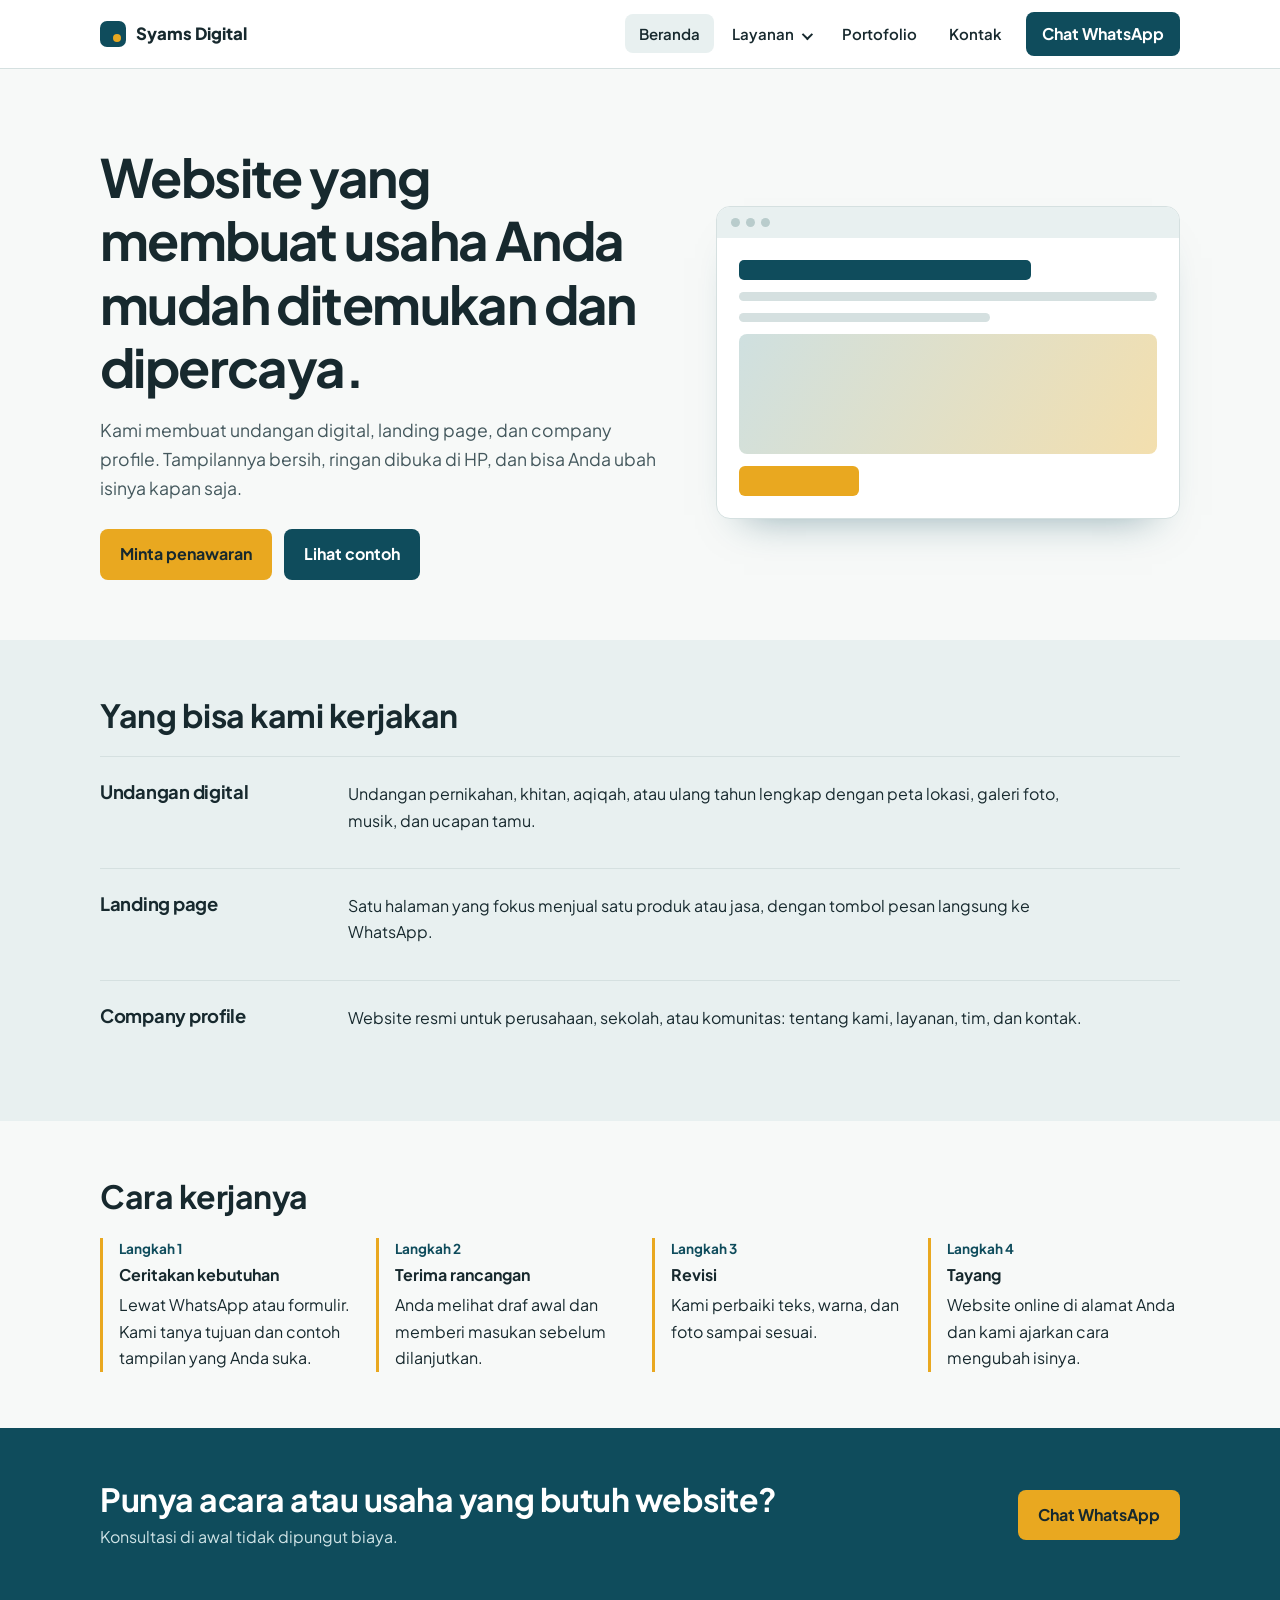
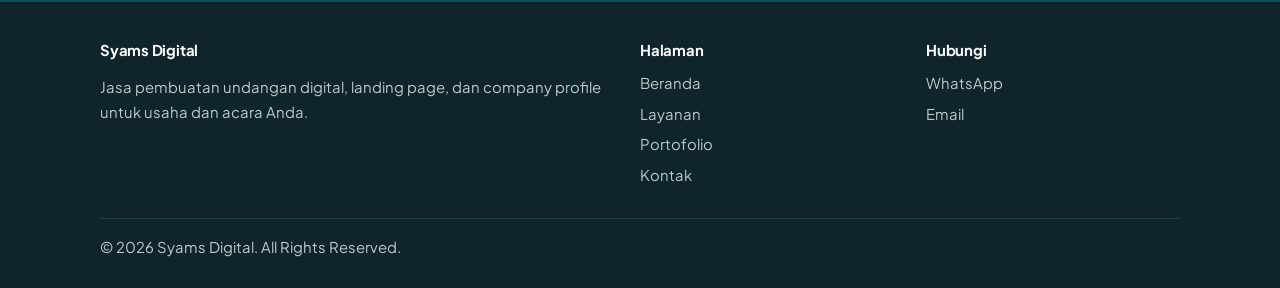
==== index.html @ d58bc799 "Add files via upload" ====
<!doctype html>
<html lang="id"><head>
<meta charset="utf-8">
<meta name="viewport" content="width=device-width,initial-scale=1">
<title>Syams Digital | Jasa Pembuatan Website, Undangan Digital & Company Profile</title>
<meta name="description" content="Jasa pembuatan undangan digital, landing page, dan company profile yang rapi, cepat dibuka, dan mudah dipakai.">
<link rel="canonical" href="https://syamsdigital.my.id/">
<link rel="preconnect" href="https://fonts.googleapis.com"><link rel="preconnect" href="https://fonts.gstatic.com" crossorigin>
<link href="https://fonts.googleapis.com/css2?family=Plus+Jakarta+Sans:wght@400;500;600;700;800&display=swap" rel="stylesheet">
<link rel="stylesheet" href="style.css">
</head><body>
<div id="hdr"></div>
<main>
<section class="hero"><div class="wrap">
  <div>
    <h1>Website yang membuat usaha Anda mudah ditemukan dan dipercaya.</h1>
    <p class="lead">Kami membuat undangan digital, landing page, dan company profile. Tampilannya bersih, ringan dibuka di HP, dan bisa Anda ubah isinya kapan saja.</p>
    <div class="actions"><a class="btn alt" href="kontak.html">Minta penawaran</a><a class="btn" href="portofolio.html">Lihat contoh</a></div>
  </div>
  <div class="mock" aria-hidden="true"><div class="top"><b></b><b></b><b></b></div>
    <div class="body"><div class="t"></div><div class="l"></div><div class="l s"></div><div class="pic"></div><div class="b"></div></div></div>
</div></section>

<section class="sec tint"><div class="wrap">
  <h2>Yang bisa kami kerjakan</h2>
  <div class="row"><h3>Undangan digital</h3><p>Undangan pernikahan, khitan, aqiqah, atau ulang tahun lengkap dengan peta lokasi, galeri foto, musik, dan ucapan tamu.</p></div>
  <div class="row"><h3>Landing page</h3><p>Satu halaman yang fokus menjual satu produk atau jasa, dengan tombol pesan langsung ke WhatsApp.</p></div>
  <div class="row"><h3>Company profile</h3><p>Website resmi untuk perusahaan, sekolah, atau komunitas: tentang kami, layanan, tim, dan kontak.</p></div>
</div></section>

<section class="sec"><div class="wrap">
  <h2>Cara kerjanya</h2>
  <ol class="steps">
    <li><b>Ceritakan kebutuhan</b>Lewat WhatsApp atau formulir. Kami tanya tujuan dan contoh tampilan yang Anda suka.</li>
    <li><b>Terima rancangan</b>Anda melihat draf awal dan memberi masukan sebelum dilanjutkan.</li>
    <li><b>Revisi</b>Kami perbaiki teks, warna, dan foto sampai sesuai.</li>
    <li><b>Tayang</b>Website online di alamat Anda dan kami ajarkan cara mengubah isinya.</li>
  </ol>
</div></section>

<section class="band"><div class="wrap">
  <div><h2>Punya acara atau usaha yang butuh website?</h2><p>Konsultasi di awal tidak dipungut biaya.</p></div>
  <a class="btn alt" data-wa href="#">Chat WhatsApp</a>
</div></section>
</main>
<div id="ftr"></div>
<script src="script.js" defer></script>
</body></html>
---- style.css ----
:root{--ink:#17292e;--teal:#0f4c5c;--mist:#e8f0f0;--paper:#f7f9f8;--sun:#e9a820;--line:#d5e0e0;--r:10px}
*{box-sizing:border-box}
html{scroll-behavior:smooth}
body{margin:0;font:16px/1.65 "Plus Jakarta Sans",system-ui,-apple-system,"Segoe UI",sans-serif;color:var(--ink);background:var(--paper)}
a{color:inherit}
:focus-visible{outline:3px solid var(--sun);outline-offset:2px}
.wrap{max-width:1120px;margin:0 auto;padding:0 20px}
h1,h2,h3,h4{line-height:1.2;letter-spacing:-.015em}

/* header + mega menu */
header.site{position:sticky;top:0;z-index:50;background:#fff;border-bottom:1px solid var(--line)}
.bar{display:flex;align-items:center;justify-content:space-between;height:68px}
.logo{display:flex;align-items:center;gap:10px;font-weight:800;text-decoration:none;font-size:1.05rem}
.logo i{width:26px;height:26px;border-radius:7px;background:var(--teal);position:relative}
.logo i::after{content:"";position:absolute;right:5px;bottom:5px;width:8px;height:8px;border-radius:50%;background:var(--sun)}
nav ul{list-style:none;margin:0;padding:0;display:flex;gap:4px;align-items:center}
nav a,nav button.m{font:inherit;font-weight:600;font-size:15px;color:var(--ink);background:none;border:0;padding:10px 14px;border-radius:8px;cursor:pointer;text-decoration:none}
nav a:hover,nav button.m:hover,nav a.on{background:var(--mist)}
.btn{display:inline-block;background:var(--teal);color:#fff!important;padding:12px 20px;border-radius:8px;font-weight:700;text-decoration:none;border:0;font:inherit;font-weight:700;cursor:pointer}
.btn:hover,nav a.btn:hover{background:#0b3a47}
.btn.alt{background:var(--sun);color:var(--ink)!important}
.btn.alt:hover{background:#d49915}
nav a.btn{padding:9px 16px;margin-left:6px}
nav li.has>button::after{content:"";display:inline-block;width:6px;height:6px;border:solid currentColor;border-width:0 2px 2px 0;transform:rotate(45deg) translateY(-2px);margin-left:8px}
.mega{display:none;position:absolute;left:0;right:0;top:100%;background:#fff;border-bottom:1px solid var(--line);box-shadow:0 14px 24px -18px rgba(15,76,92,.35)}
.mega .grid{display:grid;grid-template-columns:repeat(auto-fit,minmax(170px,1fr));gap:28px;padding:26px 20px}
.mega h4{margin:0 0 6px;font-size:.85rem;color:var(--teal)}
.mega a:not(.btn){display:block;padding:5px 0;font-weight:500;background:none!important}
.mega a:not(.btn):hover{color:var(--teal);text-decoration:underline}
.mega small{display:block;color:#5d7176;font-size:.82rem;line-height:1.4;margin-top:-2px;padding-bottom:4px}
.mega aside{background:var(--mist);border-radius:var(--r);padding:18px}
.mega aside p{margin:0 0 12px;font-size:.92rem}
.burger{display:none;background:none;border:1px solid var(--line);border-radius:8px;width:44px;height:40px;cursor:pointer}
.burger span,.burger span::before,.burger span::after{display:block;width:18px;height:2px;background:var(--ink);margin:auto;position:relative}
.burger span::before,.burger span::after{content:"";position:absolute;left:0}
.burger span::before{top:-6px}.burger span::after{top:6px}
@media(min-width:760px){
  nav li.has:hover .mega,nav li.has:focus-within .mega,nav li.has.open .mega{display:block}
}
@media(max-width:759px){
  .burger{display:block}
  nav{display:none;position:absolute;top:100%;left:0;right:0;background:#fff;border-bottom:1px solid var(--line);box-shadow:0 18px 24px -16px rgba(15,76,92,.3);max-height:calc(100vh - 68px);max-height:calc(100dvh - 68px);overflow:auto;padding:6px 20px 22px}
  nav.open{display:block}
  nav ul{flex-direction:column;align-items:stretch;gap:0}
  nav a,nav button.m{display:block;width:100%;text-align:left;font-size:17px;padding:16px 4px;border-radius:0;border-bottom:1px solid var(--line)}
  nav a:hover,nav button.m:hover{background:none}
  nav a.on{background:none;color:var(--teal);font-weight:800}
  nav ul>li>a.btn{margin:18px 0 0;text-align:center;border:0;border-radius:10px;padding:14px 16px;font-size:16px}
  nav li.has>button{display:flex;justify-content:space-between;align-items:center}
  nav li.has>button::after{margin-right:4px}
  nav li.has.open>button::after{transform:rotate(-135deg) translateY(-2px)}
  .mega{position:static;box-shadow:none;border:0}
  nav li.has.open .mega{display:block}
  .mega .grid{grid-template-columns:1fr;gap:0;padding:4px 0 8px 16px;margin:6px 0 10px 4px;border-left:3px solid var(--sun)}
  .mega h4{margin:12px 0 2px}
  .mega a:not(.btn){padding:9px 0;border:0;font-size:16px}
  .mega aside{margin-top:14px}
  .mega aside .btn{margin:0;width:auto}
}

/* content */
.hero{padding:76px 0 60px}
.hero .wrap{display:grid;grid-template-columns:1.1fr .9fr;gap:48px;align-items:center}
h1{font-size:clamp(2rem,4.6vw,3.3rem);letter-spacing:-.03em;margin:0 0 18px}
.lead{font-size:1.1rem;color:#44585d;max-width:52ch;margin:0 0 26px}
.actions{display:flex;gap:12px;flex-wrap:wrap}
.mock{background:#fff;border:1px solid var(--line);border-radius:14px;box-shadow:0 24px 40px -28px rgba(15,76,92,.5);overflow:hidden}
.mock .top{display:flex;gap:6px;padding:11px 14px;background:var(--mist)}
.mock .top b{width:9px;height:9px;border-radius:50%;background:#b9cccc}
.mock .body{padding:22px;display:grid;gap:12px}
.mock .t{height:20px;width:70%;background:var(--teal);border-radius:5px}
.mock .l{height:9px;background:var(--line);border-radius:5px}
.mock .l.s{width:60%}
.mock .pic{height:120px;border-radius:8px;background:linear-gradient(120deg,#cfe0e0,#f3dfae)}
.mock .b{height:30px;width:120px;background:var(--sun);border-radius:6px}
.sec{padding:56px 0}
.sec.tint{background:var(--mist)}
h2{font-size:clamp(1.5rem,3vw,2rem);margin:0 0 22px}
.row{display:grid;grid-template-columns:220px 1fr;gap:28px;padding:24px 0;border-top:1px solid var(--line)}
.row h3{margin:0;font-size:1.15rem}
.row p{margin:0 0 10px;max-width:62ch}
.row ul{margin:0;padding-left:1.1em}
.row li{margin:3px 0}
.steps{counter-reset:s;list-style:none;margin:0;padding:0;display:grid;grid-template-columns:repeat(auto-fit,minmax(220px,1fr));gap:24px}
.steps li{counter-increment:s;border-left:3px solid var(--sun);padding-left:16px}
.steps li::before{content:"Langkah " counter(s);display:block;font-size:.85rem;color:var(--teal);font-weight:700}
.steps b{display:block;margin:2px 0 4px}
.band{background:var(--teal);color:#fff;padding:52px 0}
.band .wrap{display:flex;justify-content:space-between;align-items:center;gap:24px;flex-wrap:wrap}
.band h2{margin:0 0 6px;color:#fff}.band p{margin:0;color:#cfe3e6}
.grid3{display:grid;grid-template-columns:repeat(auto-fit,minmax(270px,1fr));gap:26px}
.thumb{height:190px;border-radius:12px;margin-bottom:12px;padding:18px;display:flex;flex-direction:column;justify-content:flex-end;color:#fff;font-weight:700}
.t1{background:#8a5a44}.t2{background:#0f4c5c}.t3{background:#3d5a80}
.item h3{margin:0 0 4px;font-size:1.05rem}.item p{margin:0;color:#44585d;font-size:.95rem}
.two{display:grid;grid-template-columns:1fr 1fr;gap:48px}
form{display:grid;gap:14px}
label{font-weight:600;font-size:.92rem;display:grid;gap:6px}
input,select,textarea{font:inherit;padding:12px;border:1px solid #b9cccc;border-radius:8px;background:#fff;color:var(--ink)}
textarea{min-height:120px;resize:vertical}
details{border-top:1px solid var(--line);padding:14px 0}
summary{cursor:pointer;font-weight:600}
details p{margin:8px 0 0;color:#44585d}
footer.site{background:#10252b;color:#b9cccc;padding:40px 0 28px;font-size:.93rem}
footer .cols{display:grid;grid-template-columns:2fr 1fr 1fr;gap:32px}
footer h4{color:#fff;margin:0 0 8px}
footer a{display:block;text-decoration:none;padding:3px 0}
footer a:hover{color:#fff;text-decoration:underline}
footer .copy{margin-top:28px;padding-top:16px;border-top:1px solid #24414a}
@media(max-width:759px){
  .hero{padding:44px 0 36px}.hero .wrap,.two,footer .cols{grid-template-columns:1fr}
  .hero .wrap{gap:32px}.row{grid-template-columns:1fr;gap:8px}.two{gap:32px}
}
@media(prefers-reduced-motion:reduce){html{scroll-behavior:auto}}

/* portofolio */
.chips{display:flex;flex-wrap:wrap;gap:8px;margin:0 0 30px}
.chips button{font:inherit;font-weight:600;font-size:14px;padding:9px 16px;border:1px solid #b9cccc;background:#fff;border-radius:99px;cursor:pointer;color:var(--ink)}
.chips button:hover{border-color:var(--teal)}
.chips button[aria-pressed=true]{background:var(--teal);border-color:var(--teal);color:#fff}
.chips span{opacity:.65;margin-left:4px;font-weight:500}
.card[hidden]{display:none}
.card h3{margin:0 0 2px;font-size:1.05rem}
.card .meta{font-size:.85rem;color:var(--teal);font-weight:600;margin:0 0 6px}
.card p{margin:0 0 8px;color:#44585d;font-size:.95rem}
.card a{font-weight:700;font-size:.92rem;color:var(--teal)}
.th{position:relative;aspect-ratio:4/3;border-radius:12px;background:linear-gradient(135deg,var(--a),var(--b));display:grid;place-items:center;overflow:hidden;margin-bottom:14px}
.th .tag{position:absolute;top:10px;left:10px;background:rgba(255,255,255,.92);font-size:12px;font-weight:700;padding:3px 10px;border-radius:99px}
.ph{width:92px;height:152px;background:#fff;border-radius:16px;border:4px solid var(--ink);padding:14px 9px;display:grid;gap:7px;align-content:start;justify-items:center;box-shadow:0 16px 24px -12px rgba(0,0,0,.4)}
.ph .c{width:46px;height:46px;border-radius:50%;background:var(--a)}
.ph .l{height:5px;width:82%;background:var(--line);border-radius:3px}
.ph .l.s{width:50%}
.ph .bt{height:13px;width:62%;border-radius:7px;background:var(--a);margin-top:6px}
.bw{width:78%;background:#fff;border-radius:8px;box-shadow:0 16px 24px -12px rgba(0,0,0,.4);overflow:hidden}
.bw .tp{height:13px;background:var(--mist)}
.bw .hr{height:58px;background:var(--a)}
.bw .cl{display:grid;grid-template-columns:repeat(3,1fr);gap:6px;padding:9px}
.bw .cl i{height:28px;background:var(--line);border-radius:4px}
.sg{display:grid;grid-template-columns:repeat(3,40px);gap:5px}
.sg i{height:40px;border-radius:5px;background:#fff}
.sg i:nth-child(odd){background:var(--ink);opacity:.8}
.sg i:nth-child(5){background:var(--sun);opacity:1}
.cu{font:800 2.4rem/1 ui-monospace,Menlo,Consolas,monospace;color:#fff;background:rgba(15,40,46,.55);padding:16px 22px;border-radius:12px}

/* halaman layanan */
nav button.m.on{background:var(--mist)}
.crumb{font-size:.9rem;color:#5d7176;margin:0 0 14px}
.crumb a{color:var(--teal);text-decoration:none;font-weight:600}
.pills{display:flex;flex-wrap:wrap;gap:8px;margin-top:14px}
.pills a{font-weight:600;font-size:14px;padding:7px 14px;border:1px solid #b9cccc;border-radius:99px;text-decoration:none;background:#fff}
.pills a:hover{border-color:var(--teal);color:var(--teal)}
.demo{display:flex;gap:36px;justify-content:center;flex-wrap:wrap;align-items:flex-start}
.phone{width:300px;background:#fff;border:6px solid var(--ink);border-radius:30px;overflow:hidden;box-shadow:0 26px 40px -26px rgba(0,0,0,.5);text-align:center}
.phone .cv{padding:44px 20px 30px;background:linear-gradient(160deg,var(--a),var(--b))}
.phone .cv small{display:block;font-size:.8rem;margin-bottom:10px}
.phone .cv h3{font:400 2rem/1.15 Georgia,"Times New Roman",serif;margin:0 0 6px}
.phone .cv p{margin:0}
.cd{display:flex;gap:6px;justify-content:center;margin-top:18px}
.cd span{background:rgba(255,255,255,.78);border-radius:8px;padding:6px 0;width:54px;font-size:.72rem}
.cd strong{display:block;font-size:1.15rem}
.phone .bx{padding:16px 20px;border-top:1px solid var(--line);font-size:.9rem}
.phone .bx b{display:block;color:var(--teal)}
.phone .pb,.pr .pb{display:inline-block;margin:4px 3px 18px;padding:8px 15px;border-radius:99px;background:var(--ink);color:#fff;font-size:.82rem;font-weight:700;text-decoration:none}
.bfr{width:100%;max-width:860px;background:#fff;border:1px solid var(--line);border-radius:14px;overflow:hidden;box-shadow:0 24px 40px -28px rgba(15,76,92,.5)}
.bfr.sm{max-width:400px}
.bfr .top{display:flex;align-items:center;gap:6px;padding:11px 14px;background:var(--mist)}
.bfr .top b{width:9px;height:9px;border-radius:50%;background:#b9cccc}
.bfr .url{margin-left:10px;font-size:12px;color:#5d7176}
.bfr .mn{display:flex;justify-content:space-between;gap:12px;flex-wrap:wrap;padding:14px 24px;border-bottom:1px solid var(--line);font-weight:800;font-size:.92rem}
.bfr .mn span{font-weight:500;margin-left:14px}
.bfr .hr2{padding:46px 28px;background:var(--a);color:#fff}
.bfr .hr2 h3{font-size:clamp(1.4rem,3vw,2rem);margin:0 0 8px}
.bfr .hr2 p{margin:0 0 18px;max-width:46ch;opacity:.92}
.bfr .hr2 i{display:inline-block;background:var(--sun);color:var(--ink);font-style:normal;font-weight:700;padding:9px 16px;border-radius:8px}
.bfr .cols{display:grid;grid-template-columns:repeat(auto-fit,minmax(150px,1fr));gap:16px;padding:24px 28px}
.bfr .cols div{border-top:3px solid var(--line);padding-top:10px;font-size:.92rem}
.bfr .cols b{display:block}
.pr{border:1px solid var(--line);border-radius:10px;overflow:hidden;text-align:center;font-size:.9rem}
.pr .im{height:84px;background:var(--c)}
.pr .nm{padding:10px 8px 0;font-weight:600}
.bad,.good{display:grid;gap:5px;padding:12px}
.bad i{height:22px;background:#e0b3b3}.bad i:nth-child(2){background:#b3d6b3;height:44px}.bad i:nth-child(3){background:#e8e08a}.bad i:nth-child(4){background:#b9b3e0;height:30px}.bad i:nth-child(5){background:#e0b3b3}
.good .g1{height:70px;background:var(--teal);border-radius:6px}
.good .g2{display:grid;grid-template-columns:repeat(3,1fr);gap:5px}.good .g2 i{height:44px;background:var(--line);border-radius:5px}
.cap{text-align:center;font-weight:700;margin:10px 0 0}
.pk{border:1px solid var(--line);border-radius:12px;padding:20px;background:#fff}
.pk h3{margin:0 0 4px;font-size:1.1rem}.pk p{margin:0 0 10px;color:#5d7176;font-size:.9rem}.pk ul{margin:0;padding-left:1.1em}.pk li{margin:4px 0;font-size:.95rem}
@media(max-width:759px){nav button.m.on{background:none;color:var(--teal);font-weight:800}}

/* thumbnail custom */
.cert{width:76%;aspect-ratio:1.414;background:#fff;border:4px double var(--sun);border-radius:4px;display:grid;justify-items:center;align-content:center;gap:7px;box-shadow:0 16px 24px -12px rgba(0,0,0,.4)}
.cert .t{height:9px;width:50%;background:var(--ink);border-radius:3px}
.cert .l{height:6px;width:66%;background:var(--line);border-radius:3px}
.cert .s{width:24px;height:24px;border-radius:50%;background:var(--sun);margin-top:4px}
.cvm{width:112px;height:156px;background:#fff;border-radius:6px;display:grid;grid-template-columns:34% 1fr;overflow:hidden;box-shadow:0 16px 24px -12px rgba(0,0,0,.4)}
.cvm .sd{background:var(--teal);display:grid;justify-items:center;align-content:start;padding-top:14px;gap:7px}
.cvm .sd i{width:24px;height:24px;border-radius:50%;background:#fff}
.cvm .sd b{height:4px;width:68%;background:rgba(255,255,255,.6);border-radius:2px}
.cvm .mn2{padding:14px 9px;display:grid;gap:7px;align-content:start}
.cvm .mn2 i{height:5px;background:var(--line);border-radius:3px}
.cvm .mn2 i:first-child{background:var(--ink);width:62%}
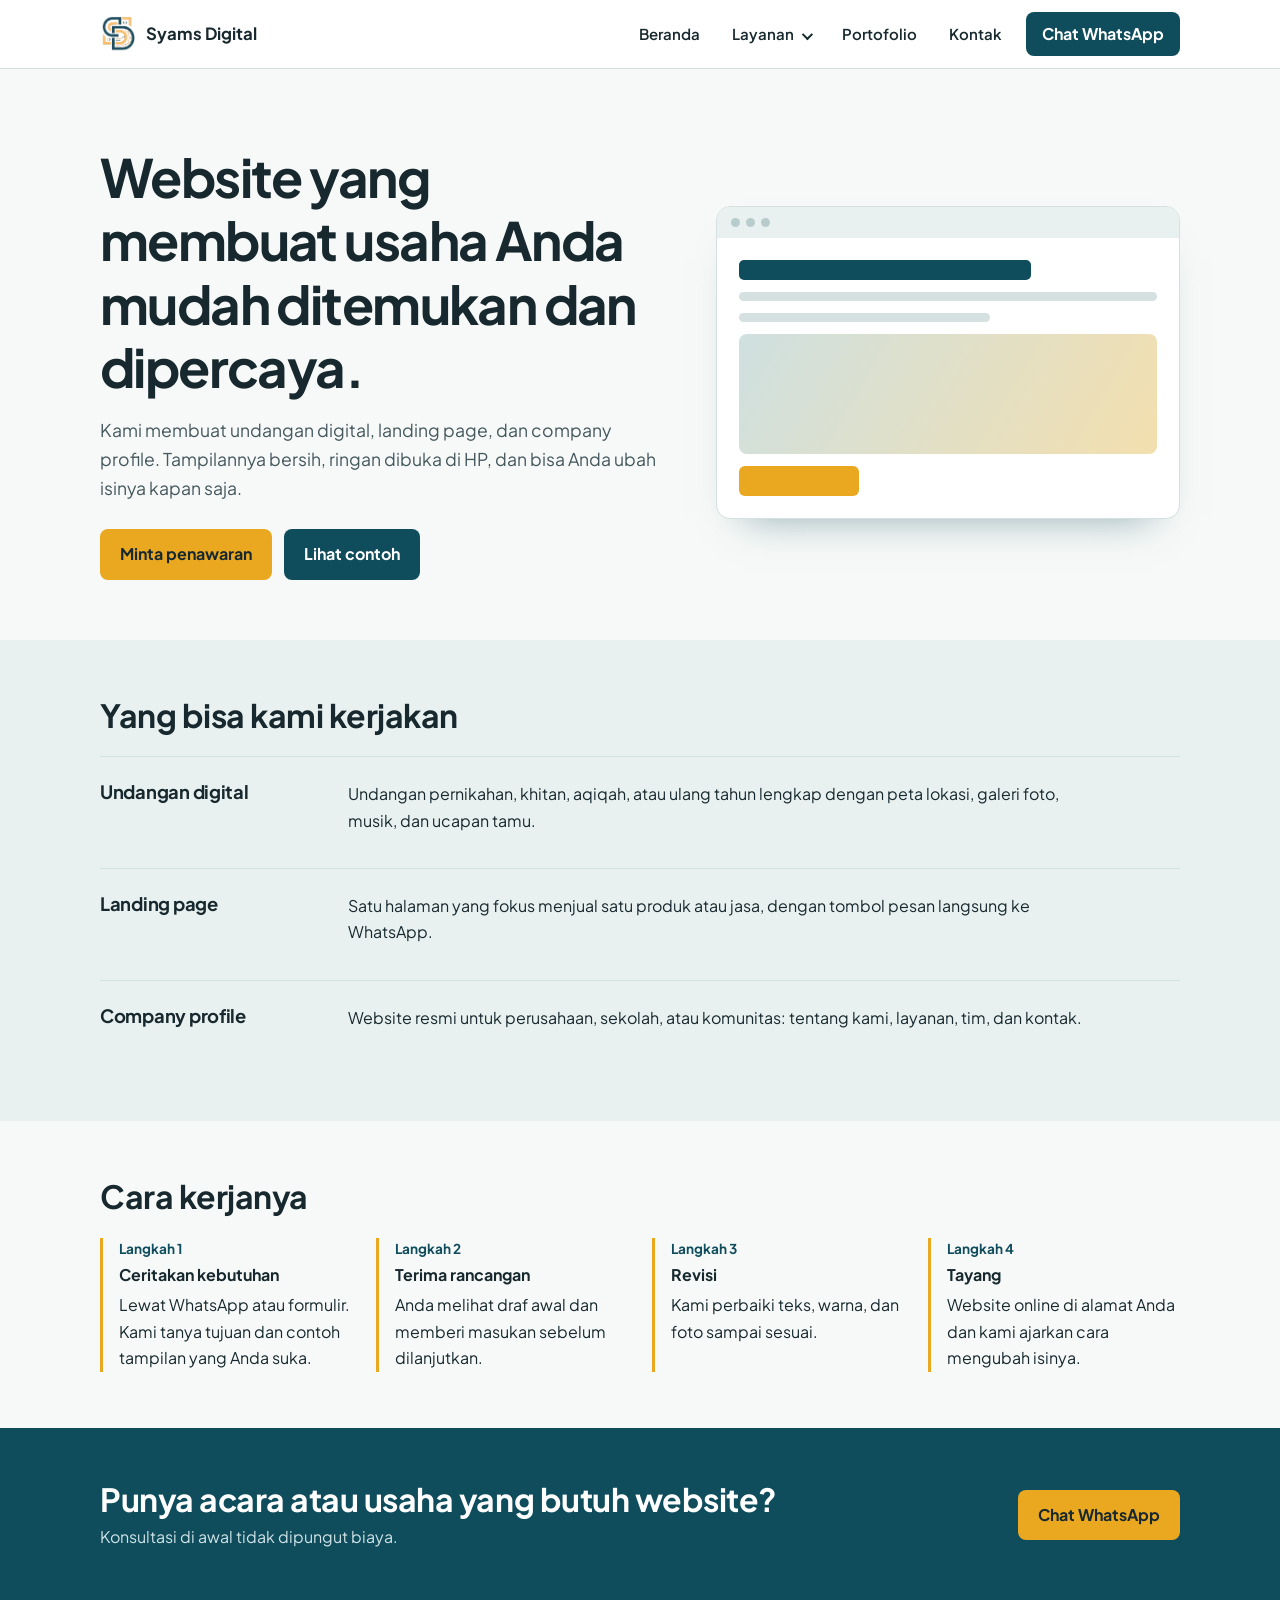
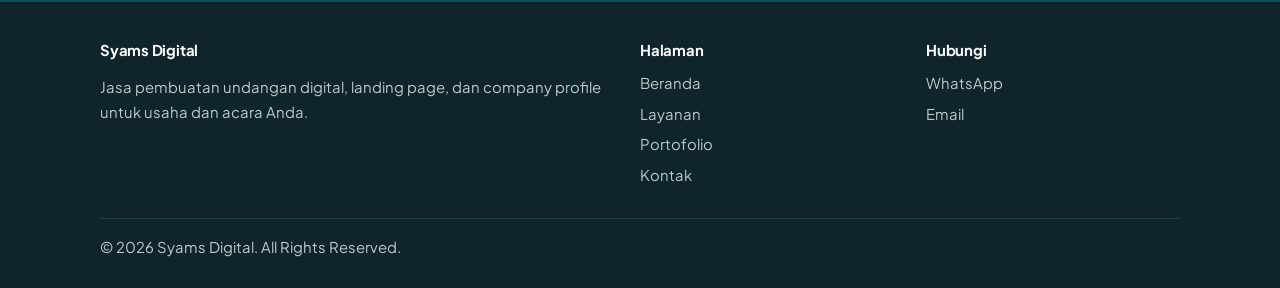
==== commit f7496409: "Update index.html" ====
--- a/index.html
+++ b/index.html
@@ -1,48 +1,11 @@
-<!doctype html>
-<html lang="id"><head>
-<meta charset="utf-8">
-<meta name="viewport" content="width=device-width,initial-scale=1">
-<title>Syams Digital | Jasa Pembuatan Website, Undangan Digital & Company Profile</title>
-<meta name="description" content="Jasa pembuatan undangan digital, landing page, dan company profile yang rapi, cepat dibuka, dan mudah dipakai.">
-<link rel="canonical" href="https://syamsdigital.my.id/">
-<link rel="preconnect" href="https://fonts.googleapis.com"><link rel="preconnect" href="https://fonts.gstatic.com" crossorigin>
-<link href="https://fonts.googleapis.com/css2?family=Plus+Jakarta+Sans:wght@400;500;600;700;800&display=swap" rel="stylesheet">
-<link rel="stylesheet" href="style.css">
-</head><body>
-<div id="hdr"></div>
-<main>
-<section class="hero"><div class="wrap">
-  <div>
-    <h1>Website yang membuat usaha Anda mudah ditemukan dan dipercaya.</h1>
-    <p class="lead">Kami membuat undangan digital, landing page, dan company profile. Tampilannya bersih, ringan dibuka di HP, dan bisa Anda ubah isinya kapan saja.</p>
-    <div class="actions"><a class="btn alt" href="kontak.html">Minta penawaran</a><a class="btn" href="portofolio.html">Lihat contoh</a></div>
-  </div>
-  <div class="mock" aria-hidden="true"><div class="top"><b></b><b></b><b></b></div>
-    <div class="body"><div class="t"></div><div class="l"></div><div class="l s"></div><div class="pic"></div><div class="b"></div></div></div>
-</div></section>
-
-<section class="sec tint"><div class="wrap">
-  <h2>Yang bisa kami kerjakan</h2>
-  <div class="row"><h3>Undangan digital</h3><p>Undangan pernikahan, khitan, aqiqah, atau ulang tahun lengkap dengan peta lokasi, galeri foto, musik, dan ucapan tamu.</p></div>
-  <div class="row"><h3>Landing page</h3><p>Satu halaman yang fokus menjual satu produk atau jasa, dengan tombol pesan langsung ke WhatsApp.</p></div>
-  <div class="row"><h3>Company profile</h3><p>Website resmi untuk perusahaan, sekolah, atau komunitas: tentang kami, layanan, tim, dan kontak.</p></div>
-</div></section>
-
-<section class="sec"><div class="wrap">
-  <h2>Cara kerjanya</h2>
-  <ol class="steps">
-    <li><b>Ceritakan kebutuhan</b>Lewat WhatsApp atau formulir. Kami tanya tujuan dan contoh tampilan yang Anda suka.</li>
-    <li><b>Terima rancangan</b>Anda melihat draf awal dan memberi masukan sebelum dilanjutkan.</li>
-    <li><b>Revisi</b>Kami perbaiki teks, warna, dan foto sampai sesuai.</li>
-    <li><b>Tayang</b>Website online di alamat Anda dan kami ajarkan cara mengubah isinya.</li>
-  </ol>
-</div></section>
-
-<section class="band"><div class="wrap">
-  <div><h2>Punya acara atau usaha yang butuh website?</h2><p>Konsultasi di awal tidak dipungut biaya.</p></div>
-  <a class="btn alt" data-wa href="#">Chat WhatsApp</a>
-</div></section>
-</main>
-<div id="ftr"></div>
-<script src="script.js" defer></script>
-</body></html>
+<!DOCTYPE html>
+<html lang="id">
+<head>
+  <meta charset="UTF-8">
+  <meta http-equiv="refresh" content="0; url=beranda.html">
+  <script>window.location.href = "beranda.html";</script>
+  <title>Syams Digital</title>
+</head>
+<body>
+</body>
+</html>
